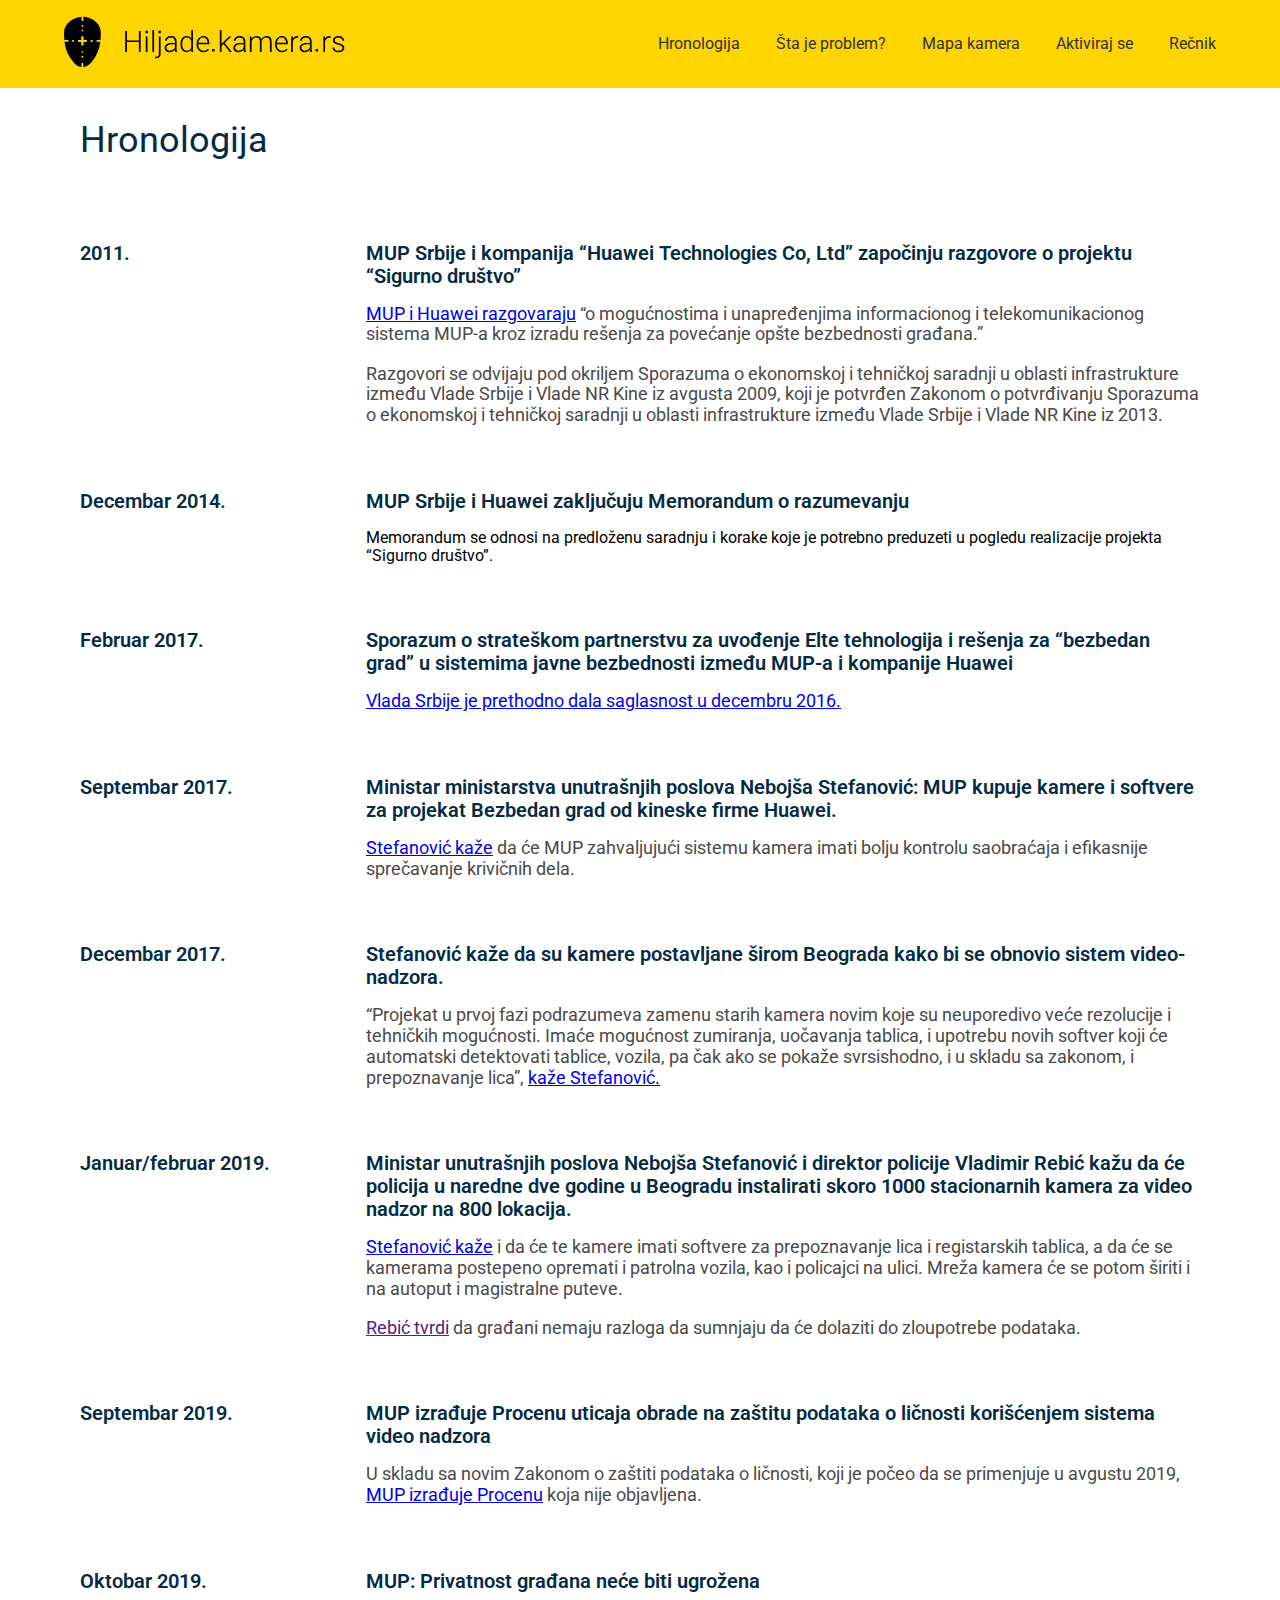
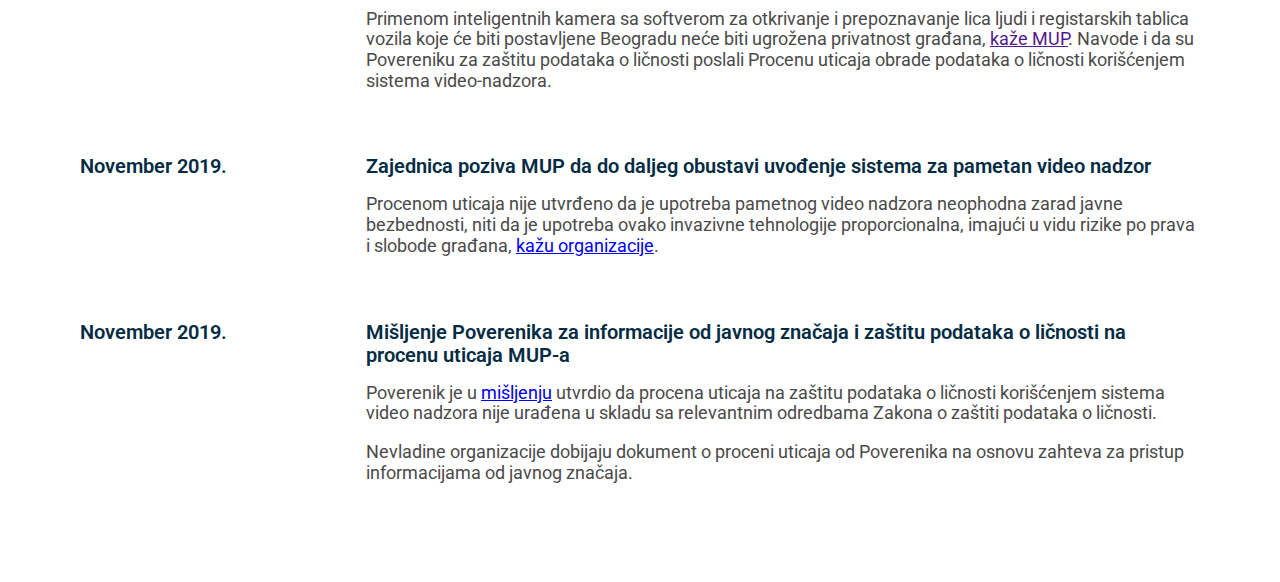
==== hronologija.html @ a0b58ef1 "initial commut" ====
<!DOCTYPE html>
<html lang="en">
	<head>
		<meta charset="utf-8">
		<meta name="viewport" content="width=device-width, initial-scale=1">
		<meta http-equiv="X-UA-Compatible" content="ie=edge">
		<title>***X X X***</title>
		<link rel="icon" type="image/x-icon" href="***X X X***">
		<link rel="stylesheet" type="text/css" href="./style/style.css">
		<link rel="stylesheet" type="text/css" href="./style/tachyons.css">
		
		<meta property="og:title" content="***X X X***" />
		<meta property="og:image" content=".***X X X***" />
		<meta property="og:description" content="***X X X***" />

		<meta name="twitter:card" content="summary_large_image" />
		<meta name="twitter:site" content="@***X X X***" />
		<meta name="twitter:title" content="***X X X***" />
		<meta name="twitter:description" content="***X X X***" />
		<meta name="twitter:image" content="***X X X***" />
		<meta name="twitter:url" content="***X X X***" />
	</head>
	<body>
	<nav class="dt w-100 border-box pa3 ph5-ns bg-yellow">
  		<a class="link dim w-25" href="index.html" title="Home">
    		<img src="./assets/logo.svg" class="dib" alt="Site Name">
  		</a>
		<div class="dtc-l v-mid w-75 tr dn">
			<a class="link dim dark-gray f6 f5-ns dib mr3 mr4-ns" href="hronologija.html" title="Hronologija">Hronologija</a>
			<a class="link dim dark-gray f6 f5-ns dib mr3 mr4-ns" href="#" title="Šta je problem?">Šta je problem?</a>
			<a class="link dim dark-gray f6 f5-ns dib mr3 mr4-ns" href="#" title="Mapa kamera">Mapa kamera</a>
			<a class="link dim dark-gray f6 f5-ns dib mr3 mr4-ns" href="#" title="Aktiviraj se">Aktiviraj se</a>
			<a class="link dim dark-gray f6 f5-ns dib" href="recnik.html" title="Contact">Rečnik</a>
		</div>

		<div class="dtc v-mid dn-l">
			
			<input type="checkbox" id="overlay-input" />
        	<label for="overlay-input" id="overlay-button"><span></span></label>
          <div id="overlay">
            <ul class="pv3 ph5-ns">
                <div class="ph3 ph4-l pt2">Group
                  <ul class="pv2">
                    <li class="ph3 pt2 pb1 dim"><a href="#">Sub group 1</a></li>
                    <li class="ph3 pt2 pb1 dim"><a href="#">Sub group 2</a></li>
                    <li class="ph3 pt2 pb1 dim"><a href="#">Sub group 3</a></li>
                  </ul>
                </div>
              <li class="ph3 ph4-l pt2 pb1"><a href="#" class="db dim">Link</a></li>
              <li class="ph3 ph4-l pt2 pb1"><a href="#" class="db dim">Link</a></li>
              <li class="ph3 ph4-l pt2 pb1"><a href="#" class="db dim">Link</a></li>
              <li class="ph3 ph4-l pt2 pb1"><a href="#" class="db">Link</a></li>
            </ul>
          </div>

		</div>
	</nav>

	<section class="pa3 ph5-ns pt4-ns">
		<div class="w-main">
			<h1 class="f2 fw4 mb4 navy">Hronologija</h1>
		</div>
	</section>

	<div id="timeline"></div>
	<section class="pa3 ph5-ns pt4-ns template">
		<div class="w-main">
			<div class="source-box flex flex-column flex-row-ns">
				<div class="w-100 w-25-ns mr2">
					<h3 class="source-date dib navy f4 fw6"></h3>
				</div>
				<div class="source-details w-100 w-75-ns">
					<h3 class="source-title navy f4 fw6"></h3>
					<div class="source-excerpt mv3"></div>
				</div>
			</div>
		</div>
	</section>

	<script>
		(function() {
		    let sources = [{
				date: "2011.",
				title: "MUP Srbije i kompanija “Huawei Technologies Co, Ltd” započinju razgovore o projektu “Sigurno društvo”",
				excerpt: "<p><a href='https://resursi.sharefoundation.info/wp-content/uploads/2019/03/Resenje-MUP-7.3.2019..pdf' target='_blank'>MUP i Huawei razgovaraju</a> “o mogućnostima i unapređenjima informacionog i telekomunikacionog sistema MUP-a kroz izradu rešenja za povećanje opšte bezbednosti građana.”</p><br><p>Razgovori se odvijaju pod okriljem Sporazuma o ekonomskoj i tehničkoj saradnji u oblasti infrastrukture između Vlade Srbije i Vlade NR Kine iz avgusta 2009, koji je potvrđen Zakonom o potvrđivanju Sporazuma o ekonomskoj i tehničkoj saradnji u oblasti infrastrukture između Vlade Srbije i Vlade NR Kine iz 2013.</p>"
			}, {
				date: "Decembar 2014.",
				title: "MUP Srbije i Huawei zaključuju Memorandum o razumevanju",
				excerpt: "Memorandum se odnosi na predloženu saradnju i korake koje je potrebno preduzeti u pogledu realizacije projekta “Sigurno društvo”."
			}, {
				date: "Februar 2017.",
				title: "Sporazum o strateškom partnerstvu za uvođenje Elte tehnologija i rešenja za “bezbedan grad” u sistemima javne bezbednosti između MUP-a i kompanije Huawei",
				excerpt: "<p><a href='https://resursi.sharefoundation.info/wp-content/uploads/2019/03/Resenje-MUP-7.3.2019..pdf' target='_blank'>Vlada Srbije je prethodno dala saglasnost u decembru 2016.</a></p>"
			}, {
				date: "Septembar 2017.",
				title: "Ministar ministarstva unutrašnjih poslova Nebojša Stefanović: MUP kupuje kamere i softvere za projekat Bezbedan grad od kineske firme Huawei.",
				excerpt: "<p><a href='http://rs.n1info.com/Vesti/a317159/Stefanovic-Huawei-kamere-i-softveri.html' target='_blank'>Stefanović kaže</a> da će MUP zahvaljujući sistemu kamera imati bolju kontrolu saobraćaja i efikasnije sprečavanje krivičnih dela.</p>"
			}, {
				date: "Decembar 2017.",
				title: "Stefanović kaže da su kamere postavljane širom Beograda kako bi se obnovio sistem video-nadzora.",
				excerpt: "<p>“Projekat u prvoj fazi podrazumeva zamenu starih kamera novim koje su neuporedivo veće rezolucije i tehničkih mogućnosti. Imaće mogućnost zumiranja, uočavanja tablica, i upotrebu novih softver koji će automatski detektovati tablice, vozila, pa čak ako se pokaže svrsishodno, i u skladu sa zakonom, i prepoznavanje lica”, <a href='http://rs.n1info.com/Vesti/a352417/Stefanovic-o-kamerama-na-ulicama-Beograda.html' target='_blank'>kaže Stefanović.</a></p>"
			}, {
				date: "Januar/februar 2019.",
				title: "Ministar unutrašnjih poslova Nebojša Stefanović i direktor policije Vladimir Rebić kažu da će policija u naredne dve godine u Beogradu instalirati skoro 1000 stacionarnih kamera za video nadzor na 800 lokacija.",
				excerpt: "<p><a href='http://rs.n1info.com/Vesti/a456247/Stefanovic-Hiljadu-kamera-sa-softverima-za-prepoznavanje-lica-i-tablica.html' target='_blank'>Stefanović kaže</a> i da će te kamere imati softvere za prepoznavanje lica i registarskih tablica, a da će se kamerama postepeno opremati i patrolna vozila, kao i policajci na ulici. Mreža kamera će se potom širiti i na autoput i magistralne puteve.</p><br><p><a href='' target='_blank'>Rebić tvrdi</a> da građani nemaju razloga da sumnjaju da će dolaziti do zloupotrebe podataka.</p>"
			}, {
				date: "Septembar 2019.",
				title: "MUP izrađuje Procenu uticaja obrade na zaštitu podataka o ličnosti korišćenjem sistema video nadzora",
				excerpt: "<p>U skladu sa novim Zakonom o zaštiti podataka o ličnosti, koji je počeo da se primenjuje u avgustu 2019, <a href='https://www.sharefoundation.info/wp-content/uploads/MUP-Procena-uticaja-obrade-na-zastitu-podataka-o-licnosti-koriscenjem-sistema-video-nadzora.pdf' target='_blank'>MUP izrađuje Procenu</a> koja nije objavljena.</p>"
			}, {
				date: "Oktobar 2019.",
				title: "MUP: Privatnost građana neće biti ugrožena",
				excerpt: "<p>Primenom inteligentnih kamera sa softverom za otkrivanje i prepoznavanje lica ljudi i registarskih tablica vozila koje će biti postavljene Beogradu neće biti ugrožena privatnost građana, <a href='' target='_blank'>kaže MUP</a>. Navode i da su Povereniku za zaštitu podataka o ličnosti poslali Procenu uticaja obrade podataka o ličnosti korišćenjem sistema video-nadzora.</p>"
			}, {
			    date: "November 2019.",
			    title: "Zajednica poziva MUP da do daljeg obustavi uvođenje sistema za pametan video nadzor",
				excerpt: "<p>Procenom uticaja nije utvrđeno da je upotreba pametnog video nadzora neophodna zarad javne bezbednosti, niti da je upotreba ovako invazivne tehnologije proporcionalna, imajući u vidu rizike po prava i slobode građana, <a href='https://www.sharefoundation.info/sr/mup-do-daljeg-da-obustavi-uvodenje-sistema-za-pametan-video-nadzor/' target='_blank'>kažu organizacije</a>.</p>"
			}, {
			    date: "November 2019.",
			    title: "Mišljenje Poverenika za informacije od javnog značaja i zaštitu podataka o ličnosti na procenu uticaja MUP-a",
				excerpt: "<p>Poverenik je u <a href='https://praksa.poverenik.rs/predmet/detalji/FB967E2A-AE57-4B2C-8F11-D2739FD85A9B' target='_blank'>mišljenju</a> utvrdio da procena uticaja na zaštitu podataka o ličnosti korišćenjem sistema video nadzora nije urađena u skladu sa relevantnim odredbama Zakona o zaštiti podataka o ličnosti.</p><br><p>Nevladine organizacije dobijaju dokument o proceni uticaja od Poverenika na osnovu zahteva za pristup informacijama od javnog značaja.</p>"
			}];
			
			let timelineWrapper = document.getElementById('timeline');
			let sectionTemplate = document.querySelector('section.template');
			sources.forEach(source => {
			    let section = sectionTemplate.cloneNode(sectionTemplate);
				section.querySelector('.source-date').innerText = source.date;
				section.querySelector('.source-title').innerText = source.title;
				section.querySelector('.source-excerpt').innerHTML = source.excerpt;
				
				timelineWrapper.appendChild(section);
			});
		}());
  	</script>
</body>
</html>
---- style/style.css ----
@import url('https://fonts.googleapis.com/css?family=Roboto&display=swap');

* {
	margin: 0;
	padding: 0;
	box-sizing:border-box;
	-moz-box-sizing:border-box;
	-webkit-box-sizing:border-box;
  	-ms-box-sizing:border-box;
}

html, body {
	-webkit-font-smoothing: subpixel-antialiased !important;
  	-webkit-text-size-adjust: 100%;
  	-ms-text-size-adjust: 100%;
  	scroll-behavior: smooth;
  	-moz-scroll-behavior: smooth;
  	-webkit-scroll-behavior: smooth;
}

body {
	font-family: 'Roboto', sans-serif;
	/*font-size: 1.125rem;
	color: #1B2020;*/
}

.preload * {
 	-webkit-transition: none !important;
  	-moz-transition: none !important;
  	-ms-transition: none !important;
  	-o-transition: none !important;
}

.w-main {
	max-width: 70em;
	margin-left: auto;
	margin-right: auto;
}

.min-h-400 {
	min-height: 400px;
}

p {
	font-size: 1.125rem;
	color: #4A4A4A;
}

/*::selection { 
	background: #FFD400;
	text-shadow: none;
}

::-moz-selection { 
	background: #FFD400;
	text-shadow: none;
}

a { 
	color: #2B59C3;
}*/

/*----------------------------------*/

#overlay-button {
  z-index: 5;
  cursor: pointer;
  user-select: none;
}
#overlay-button span {
  width: 5px;
  background-color: #1B2020;
  position: relative;
  display: block;
  transition: all .1s ease-in-out;
}
#overlay-button span:before {
  top: -8px;
  visibility: visible;
}
#overlay-button span:after {
  top: 4px;
}
#overlay-button span:before, #overlay-button span:after {
  height: 4px;
  width: 30px;
  background-color: #1B2020;
  position: absolute;
  content: "";
  transition: all .1s ease-in-out;
}
input[type=checkbox] {
  display: none;
}

input[type=checkbox]:checked ~ #overlay {
  visibility: visible;
}

input[type=checkbox]:checked ~ #overlay-button:hover span, input[type=checkbox]:checked ~ #overlay-button span {
  background: transparent;
}
input[type=checkbox]:checked ~ #overlay-button span:before {
  transform: rotate(45deg) translate(3px, 4px);
  opacity: 1;
}
input[type=checkbox]:checked ~ #overlay-button span:after {
  transform: rotate(-45deg) translate(5px, -5px);
}

#overlay {
  	height: fit-content;
  	background: #B6CBCB;
  	z-index: 2;
  	visibility: hidden;
  	position: absolute;
	right: 0px;
	left: 0px;
	top: 87px;
}
#overlay.active {
  visibility: visible;
}
#overlay ul {
  display: flex;
  flex-direction: column;
  list-style-type: none;
}

#overlay li:hover {
	background-color: #ACC3C3;
}
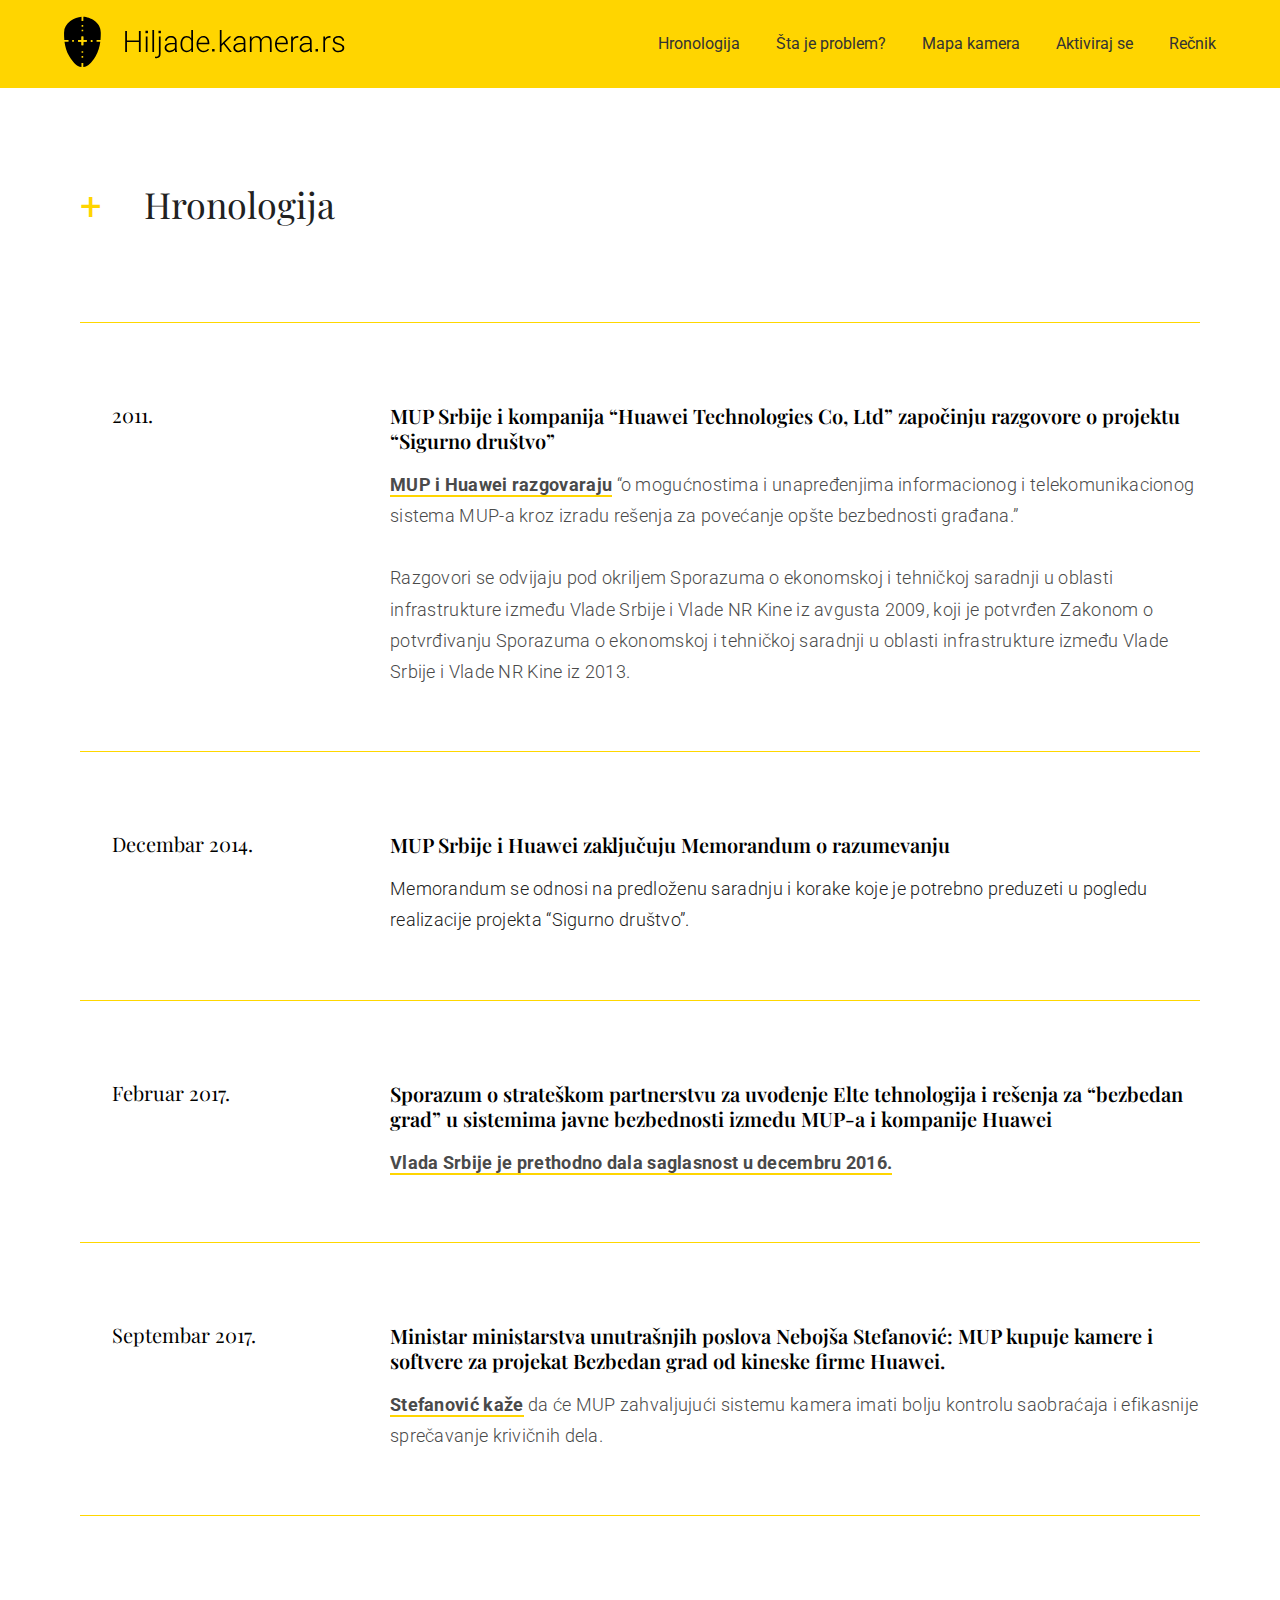
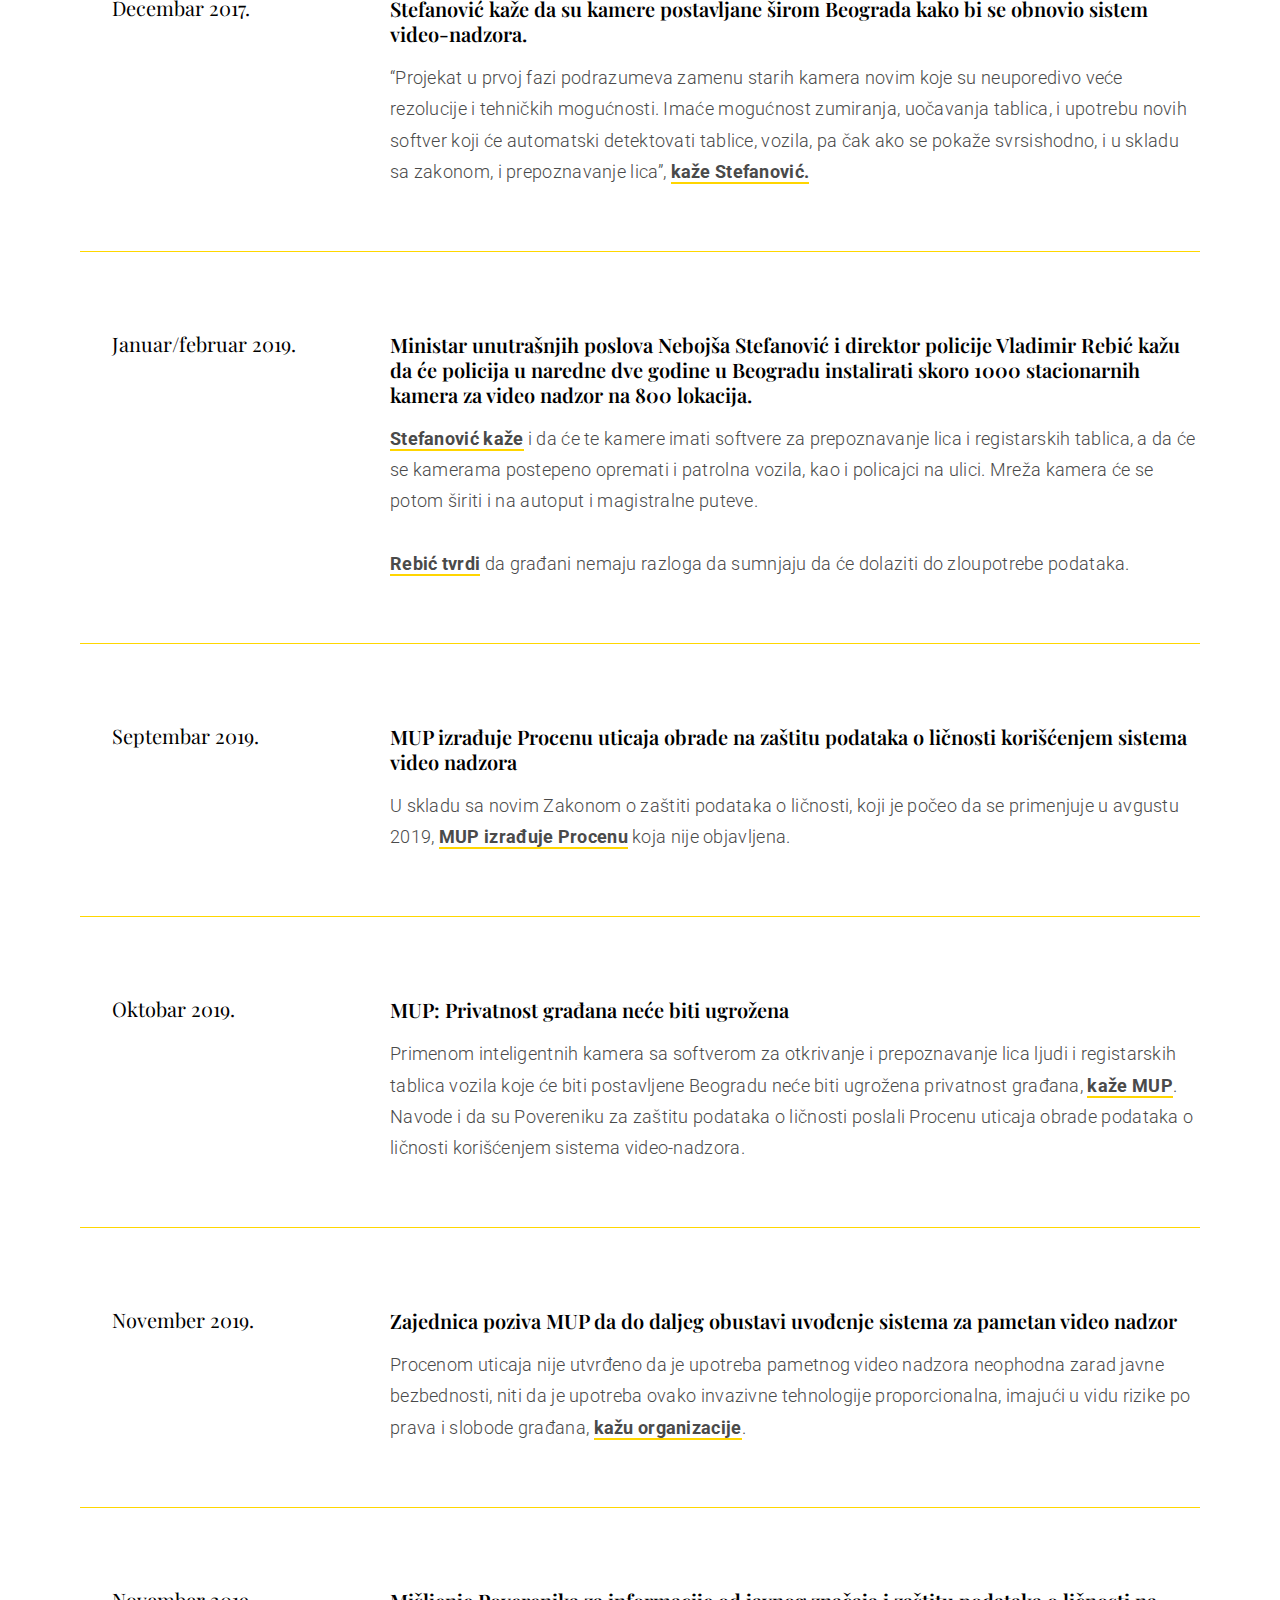
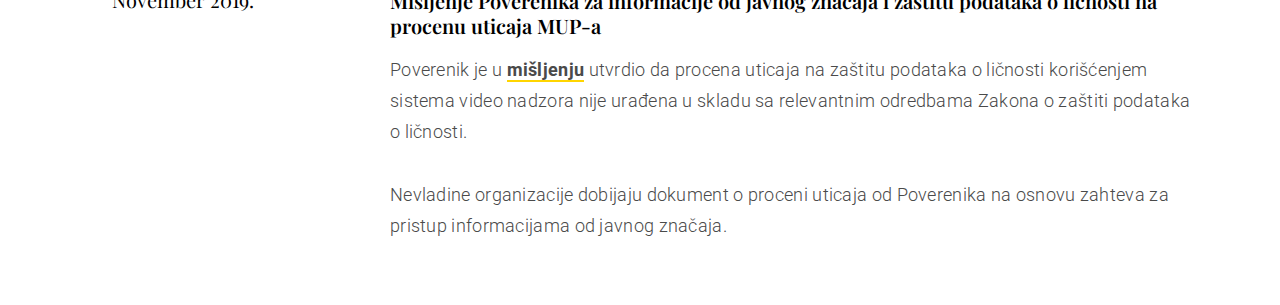
==== commit 5e5aef9d: "hronologija page styles" ====
--- a/hronologija.html
+++ b/hronologija.html
@@ -56,21 +56,21 @@
 		</div>
 	</nav>
 
-	<section class="pa3 ph5-ns pt4-ns">
+	<section class="pa3 ph5-ns pt5-ns pb5-ns">
 		<div class="w-main">
-			<h1 class="f2 fw4 mb4 navy">Hronologija</h1>
+			<h1 class="section-title f2 fw4 mt4-ns mb4-ns ml5">Hronologija</h1>
 		</div>
 	</section>
 
 	<div id="timeline"></div>
-	<section class="pa3 ph5-ns pt4-ns template">
+	<section class="ph3 template">
 		<div class="w-main">
-			<div class="source-box flex flex-column flex-row-ns">
-				<div class="w-100 w-25-ns mr2">
-					<h3 class="source-date dib navy f4 fw6"></h3>
+			<div class="source-box pv3 pl4-ns pt5-ns pb4-ns bt b--yellow flex flex-column flex-row-ns">
+				<div class="w-100 w-25-ns mr2 pv3-l">
+					<h3 class="source-date pv2 pv0-ns dib normal f4"></h3>
 				</div>
-				<div class="source-details w-100 w-75-ns">
-					<h3 class="source-title navy f4 fw6"></h3>
+				<div class="source-details w-100 w-75-ns pv3-l">
+					<h3 class="source-title lh-title f4 fw6"></h3>
 					<div class="source-excerpt mv3"></div>
 				</div>
 			</div>
@@ -125,6 +125,7 @@
 			let sectionTemplate = document.querySelector('section.template');
 			sources.forEach(source => {
 			    let section = sectionTemplate.cloneNode(sectionTemplate);
+				section.classList.remove('template');
 				section.querySelector('.source-date').innerText = source.date;
 				section.querySelector('.source-title').innerText = source.title;
 				section.querySelector('.source-excerpt').innerHTML = source.excerpt;
--- a/style/style.css
+++ b/style/style.css
@@ -1,4 +1,5 @@
-@import url('https://fonts.googleapis.com/css?family=Roboto&display=swap');
+@import url('https://fonts.googleapis.com/css2?family=Roboto:wght@300;400;700&display=swap');
+@import url('https://fonts.googleapis.com/css2?family=Playfair+Display:wght@400;700&display=swap');
 
 * {
 	margin: 0;
@@ -129,4 +130,41 @@
 
 #overlay li:hover {
 	background-color: #ACC3C3;
-}+}
+.template {
+	display: none;
+}
+.section-title {
+	font-family: 'Playfair Display', serif;
+	color: #212121;
+	position: relative
+}
+.section-title::before {
+	content: "+";
+	font-size: 2.4rem;
+	font-family: 'Roboto', sans-serif;
+	color: #FFD500;
+	position: absolute;
+	left: -4rem;
+}
+.source-date, .source-title{
+	font-family: 'Playfair Display', serif;
+}
+.source-excerpt {
+	font-size: 1.125rem;
+	color: #212121;
+	font-weight: 300;
+	line-height: 1.95rem;
+	letter-spacing: 0.3px
+}
+.source-excerpt a {
+	color: inherit;
+	text-decoration: none;
+	font-weight: bold;
+	border-bottom: 2px solid #FFD500;
+}
+
+
+
+
+
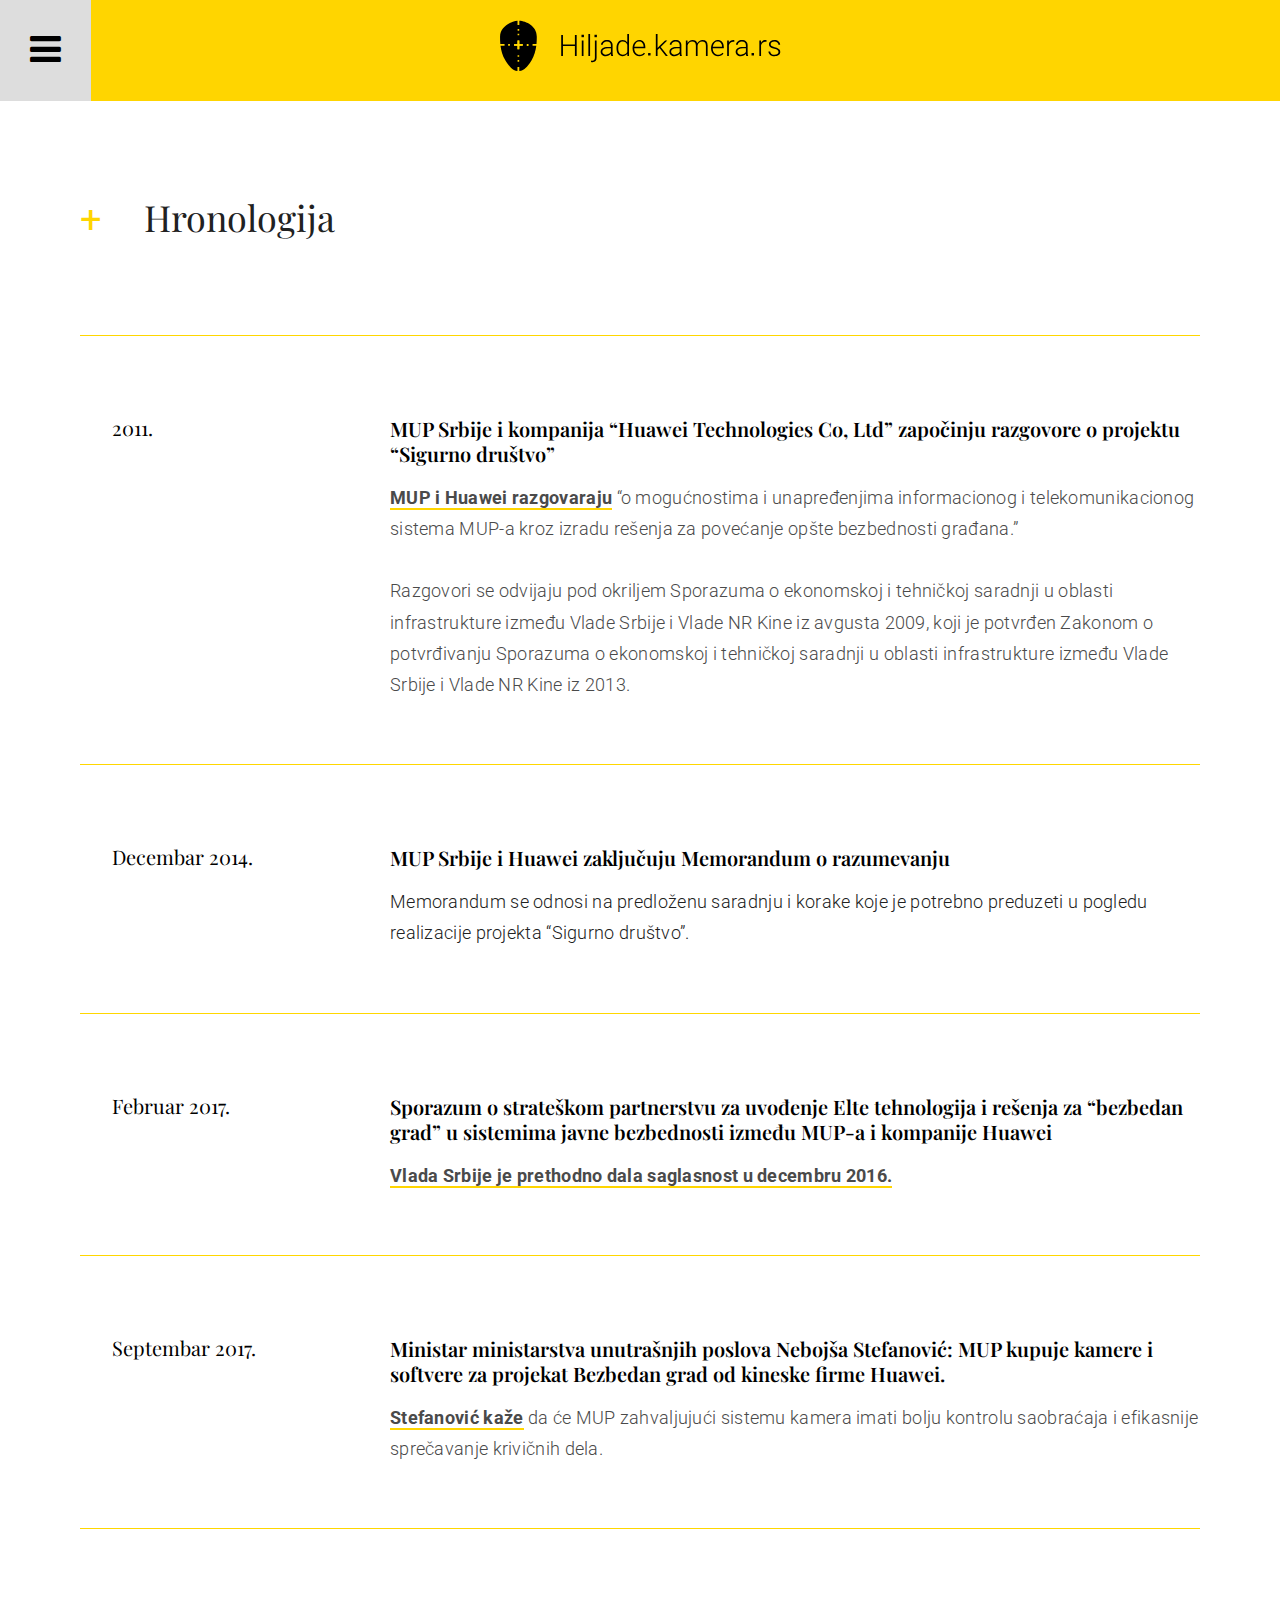
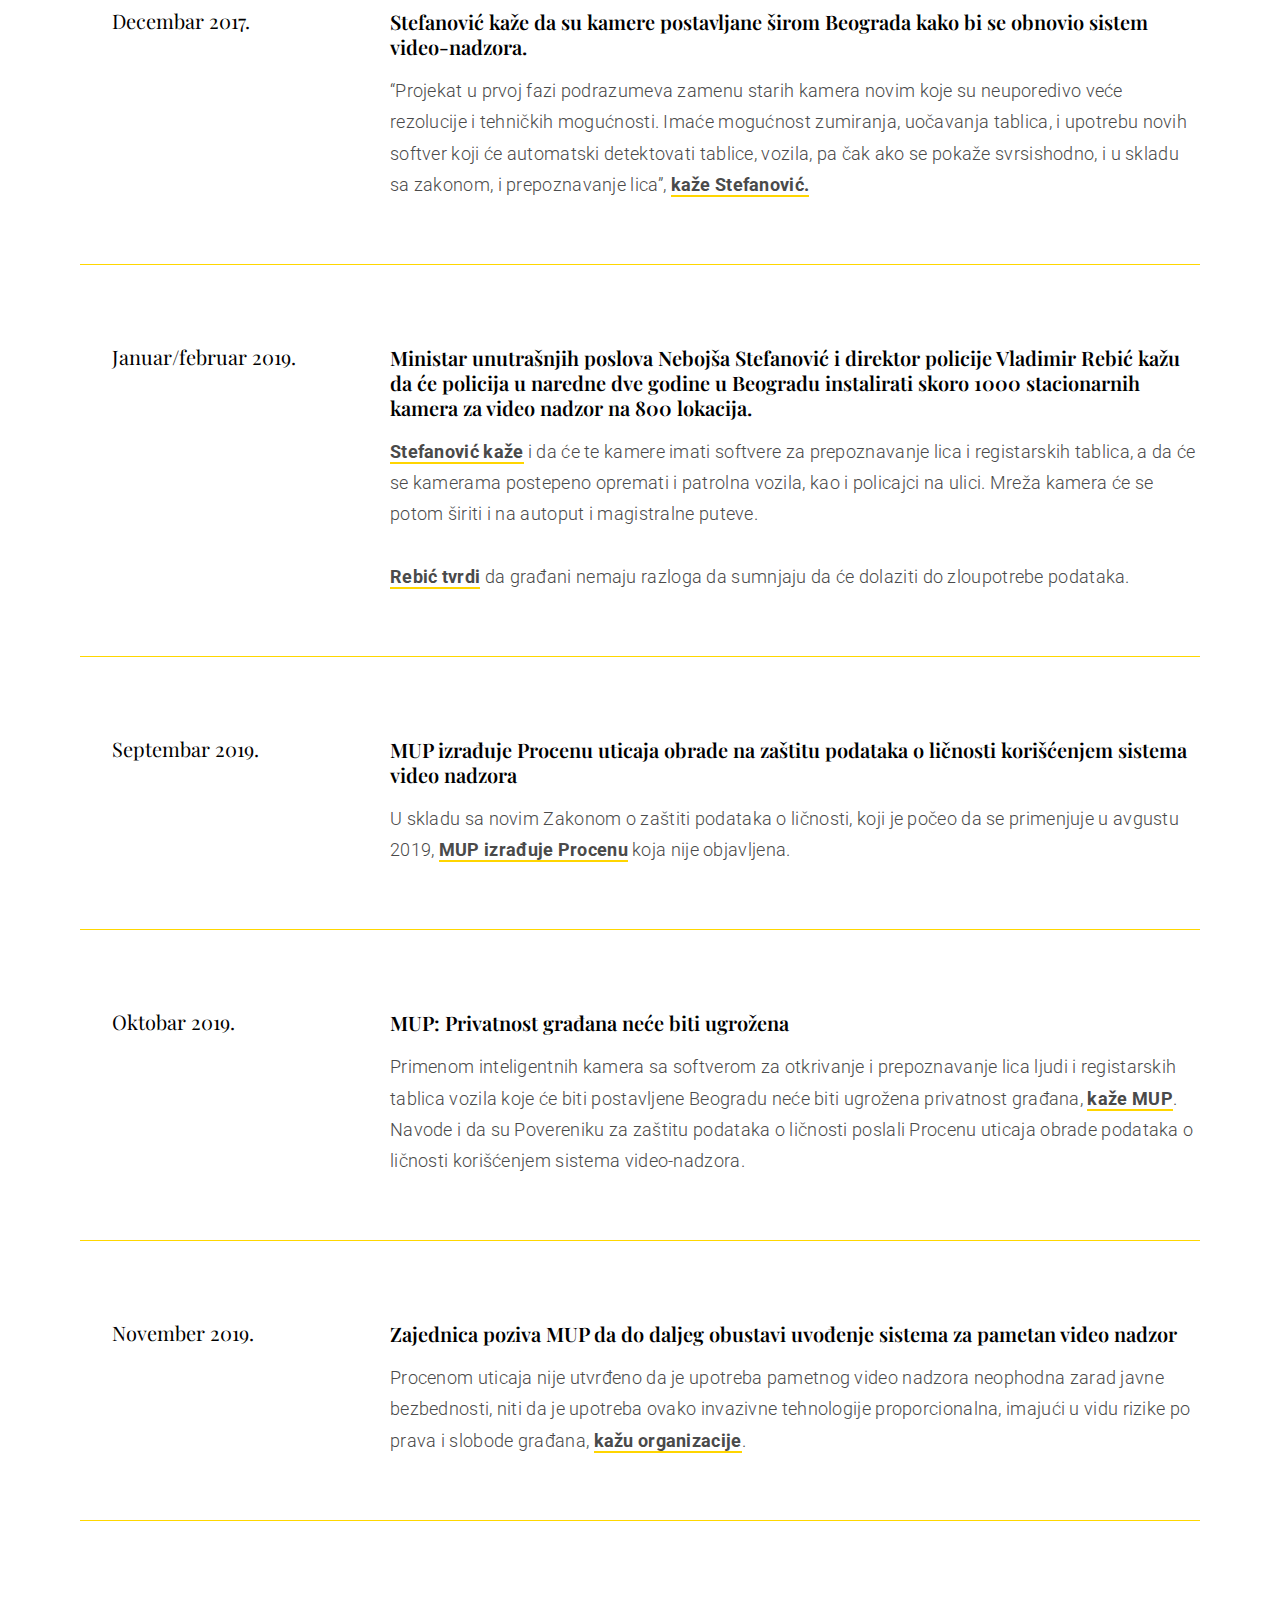
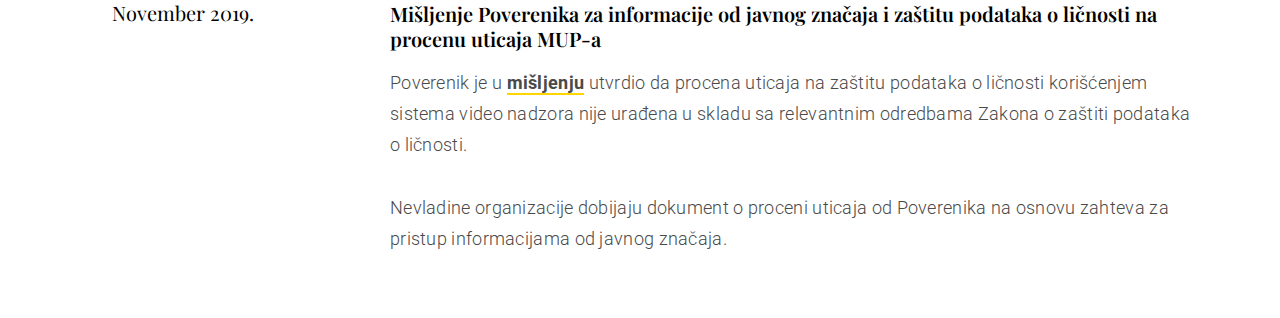
==== commit 0d4f8391: "Updated hronologija.html" ====
--- a/hronologija.html
+++ b/hronologija.html
@@ -4,10 +4,11 @@
 		<meta charset="utf-8">
 		<meta name="viewport" content="width=device-width, initial-scale=1">
 		<meta http-equiv="X-UA-Compatible" content="ie=edge">
-		<title>***X X X***</title>
-		<link rel="icon" type="image/x-icon" href="***X X X***">
+		<title>Hiljade.kamera.rs - Hronologija</title>
+		<link rel="icon" type="image/x-icon" href="./assets/hiljadekamlogo-01.svg">
+		<link rel="stylesheet" href="https://cdnjs.cloudflare.com/ajax/libs/font-awesome/4.7.0/css/font-awesome.min.css">
+		<link rel="stylesheet" type="text/css" href="./style/tachyons.css">
 		<link rel="stylesheet" type="text/css" href="./style/style.css">
-		<link rel="stylesheet" type="text/css" href="./style/tachyons.css">
 		
 		<meta property="og:title" content="***X X X***" />
 		<meta property="og:image" content=".***X X X***" />
@@ -21,40 +22,23 @@
 		<meta name="twitter:url" content="***X X X***" />
 	</head>
 	<body>
-	<nav class="dt w-100 border-box pa3 ph5-ns bg-yellow">
-  		<a class="link dim w-25" href="index.html" title="Home">
-    		<img src="./assets/logo.svg" class="dib" alt="Site Name">
-  		</a>
-		<div class="dtc-l v-mid w-75 tr dn">
-			<a class="link dim dark-gray f6 f5-ns dib mr3 mr4-ns" href="hronologija.html" title="Hronologija">Hronologija</a>
-			<a class="link dim dark-gray f6 f5-ns dib mr3 mr4-ns" href="#" title="Šta je problem?">Šta je problem?</a>
-			<a class="link dim dark-gray f6 f5-ns dib mr3 mr4-ns" href="#" title="Mapa kamera">Mapa kamera</a>
-			<a class="link dim dark-gray f6 f5-ns dib mr3 mr4-ns" href="#" title="Aktiviraj se">Aktiviraj se</a>
-			<a class="link dim dark-gray f6 f5-ns dib" href="recnik.html" title="Contact">Rečnik</a>
+	<header class="topnav w-100 border-box">
+		<a href="index.html" class="active">
+		    <img src="./assets/logo.svg">
+		</a>
+		<div id="menu">
+			<a href="index.html">Home</a>
+			<a href="hronologija.html">Hronologija</a>
+			<a href="rizici.html">Pretnje</a>
+			<a href="pravo.html">Pravo</a>
+			<a href="svet.html">Svet</a>
+			<a href="mediji.html">Izvori i mediji</a>
 		</div>
-
-		<div class="dtc v-mid dn-l">
-			
-			<input type="checkbox" id="overlay-input" />
-        	<label for="overlay-input" id="overlay-button"><span></span></label>
-          <div id="overlay">
-            <ul class="pv3 ph5-ns">
-                <div class="ph3 ph4-l pt2">Group
-                  <ul class="pv2">
-                    <li class="ph3 pt2 pb1 dim"><a href="#">Sub group 1</a></li>
-                    <li class="ph3 pt2 pb1 dim"><a href="#">Sub group 2</a></li>
-                    <li class="ph3 pt2 pb1 dim"><a href="#">Sub group 3</a></li>
-                  </ul>
-                </div>
-              <li class="ph3 ph4-l pt2 pb1"><a href="#" class="db dim">Link</a></li>
-              <li class="ph3 ph4-l pt2 pb1"><a href="#" class="db dim">Link</a></li>
-              <li class="ph3 ph4-l pt2 pb1"><a href="#" class="db dim">Link</a></li>
-              <li class="ph3 ph4-l pt2 pb1"><a href="#" class="db">Link</a></li>
-            </ul>
-          </div>
-
-		</div>
-	</nav>
+		
+		<a href="javascript:void(0);" class="icon" onclick="toggleMenu()">
+			<i class="fa fa-bars"></i>
+		</a>
+	</header>
 
 	<section class="pa3 ph5-ns pt5-ns pb5-ns">
 		<div class="w-main">
@@ -78,6 +62,16 @@
 	</section>
 
 	<script>
+	
+			function toggleMenu() {
+			  var x = document.getElementById("menu");
+			  if (x.style.display === "block") {
+				x.style.display = "none";
+			  } else {
+				x.style.display = "block";
+			  }
+			}
+	
 		(function() {
 		    let sources = [{
 				date: "2011.",
@@ -132,6 +126,7 @@
 				
 				timelineWrapper.appendChild(section);
 			});
+			
 		}());
   	</script>
 </body>
--- a/style/style.css
+++ b/style/style.css
@@ -63,74 +63,43 @@
 
 /*----------------------------------*/
 
-#overlay-button {
-  z-index: 5;
-  cursor: pointer;
-  user-select: none;
-}
-#overlay-button span {
-  width: 5px;
-  background-color: #1B2020;
+.topnav {
+  overflow: hidden;
+  background-color: white;
   position: relative;
-  display: block;
-  transition: all .1s ease-in-out;
-}
-#overlay-button span:before {
-  top: -8px;
-  visibility: visible;
-}
-#overlay-button span:after {
-  top: 4px;
-}
-#overlay-button span:before, #overlay-button span:after {
-  height: 4px;
-  width: 30px;
-  background-color: #1B2020;
-  position: absolute;
-  content: "";
-  transition: all .1s ease-in-out;
-}
-input[type=checkbox] {
-  display: none;
 }
 
-input[type=checkbox]:checked ~ #overlay {
-  visibility: visible;
+.topnav #menu {
+  display: none;
+  border: 1px solid black;
 }
 
-input[type=checkbox]:checked ~ #overlay-button:hover span, input[type=checkbox]:checked ~ #overlay-button span {
-  background: transparent;
-}
-input[type=checkbox]:checked ~ #overlay-button span:before {
-  transform: rotate(45deg) translate(3px, 4px);
-  opacity: 1;
-}
-input[type=checkbox]:checked ~ #overlay-button span:after {
-  transform: rotate(-45deg) translate(5px, -5px);
+.topnav a {
+  color: black;
+  padding: 20px;
+  text-decoration: none;
+  font-size: 36px;
+  display: block;
 }
 
-#overlay {
-  	height: fit-content;
-  	background: #B6CBCB;
-  	z-index: 2;
-  	visibility: hidden;
-  	position: absolute;
-	right: 0px;
-	left: 0px;
-	top: 87px;
-}
-#overlay.active {
-  visibility: visible;
-}
-#overlay ul {
-  display: flex;
-  flex-direction: column;
-  list-style-type: none;
+.topnav a.icon {
+  display: block;
+  padding: 30px;
+  position: absolute;
+  left: 0;
+  top: 0;
 }
 
-#overlay li:hover {
-	background-color: #ACC3C3;
+.topnav a.icon:hover, .topnav #menu a:hover {
+  background-color: #ddd;
 }
+
+.active {
+  background-color: #ffd500;
+  text-align: center;
+}
+/*-------------------------------------*/
+
 .template {
 	display: none;
 }
@@ -163,8 +132,55 @@
 	font-weight: bold;
 	border-bottom: 2px solid #FFD500;
 }
+.section-title-small{
+	font-size: 1.9rem;
+	font-family: 'Playfair Display', serif;
+	color: #212121;
+	position: relative;
+}
+.checkmark:before{
+	content: "\2713";
+	font-size: 2.4rem;
+	font-family: 'Roboto', sans-serif;
+	color: #FFD500;
+	position: absolute;
+	left: -3.5rem;
+}
+.xmark:before {
+	content: "\2715";
+	font-size: 2.2rem;
+	font-family: 'Roboto', sans-serif;
+	color: #FFD500;
+	position: absolute;
+	left: -3.5rem;
+}
+.yellow-bull-list{
+	list-style: none;
+}
+.yellow-bull-list li{
+	font-size: 1.125rem;
+	letter-spacing: 0.3px;
+	line-height: 1.5;
+}
+.yellow-bull-list li:before{
+	content: "\2022";
+	color: #FFD500;
+	font-weight: bold;
+	display: inline-block;
+	width: 1em;
+	margin-left: -2em;
+}
+.card-title{
+	font-size: 1.125rem;
+	color: #212121;
+	font-family: 'Playfair Display', serif;
+	text-align: center;
+}
+.card-desc{
+	font-size: .9rem;
+	color: #4A4A4A;
+	font-family: 'Roboto', sans-serif;
+	text-align: center;
+	line-height: 1.4;
+}
 
-
-
-
-
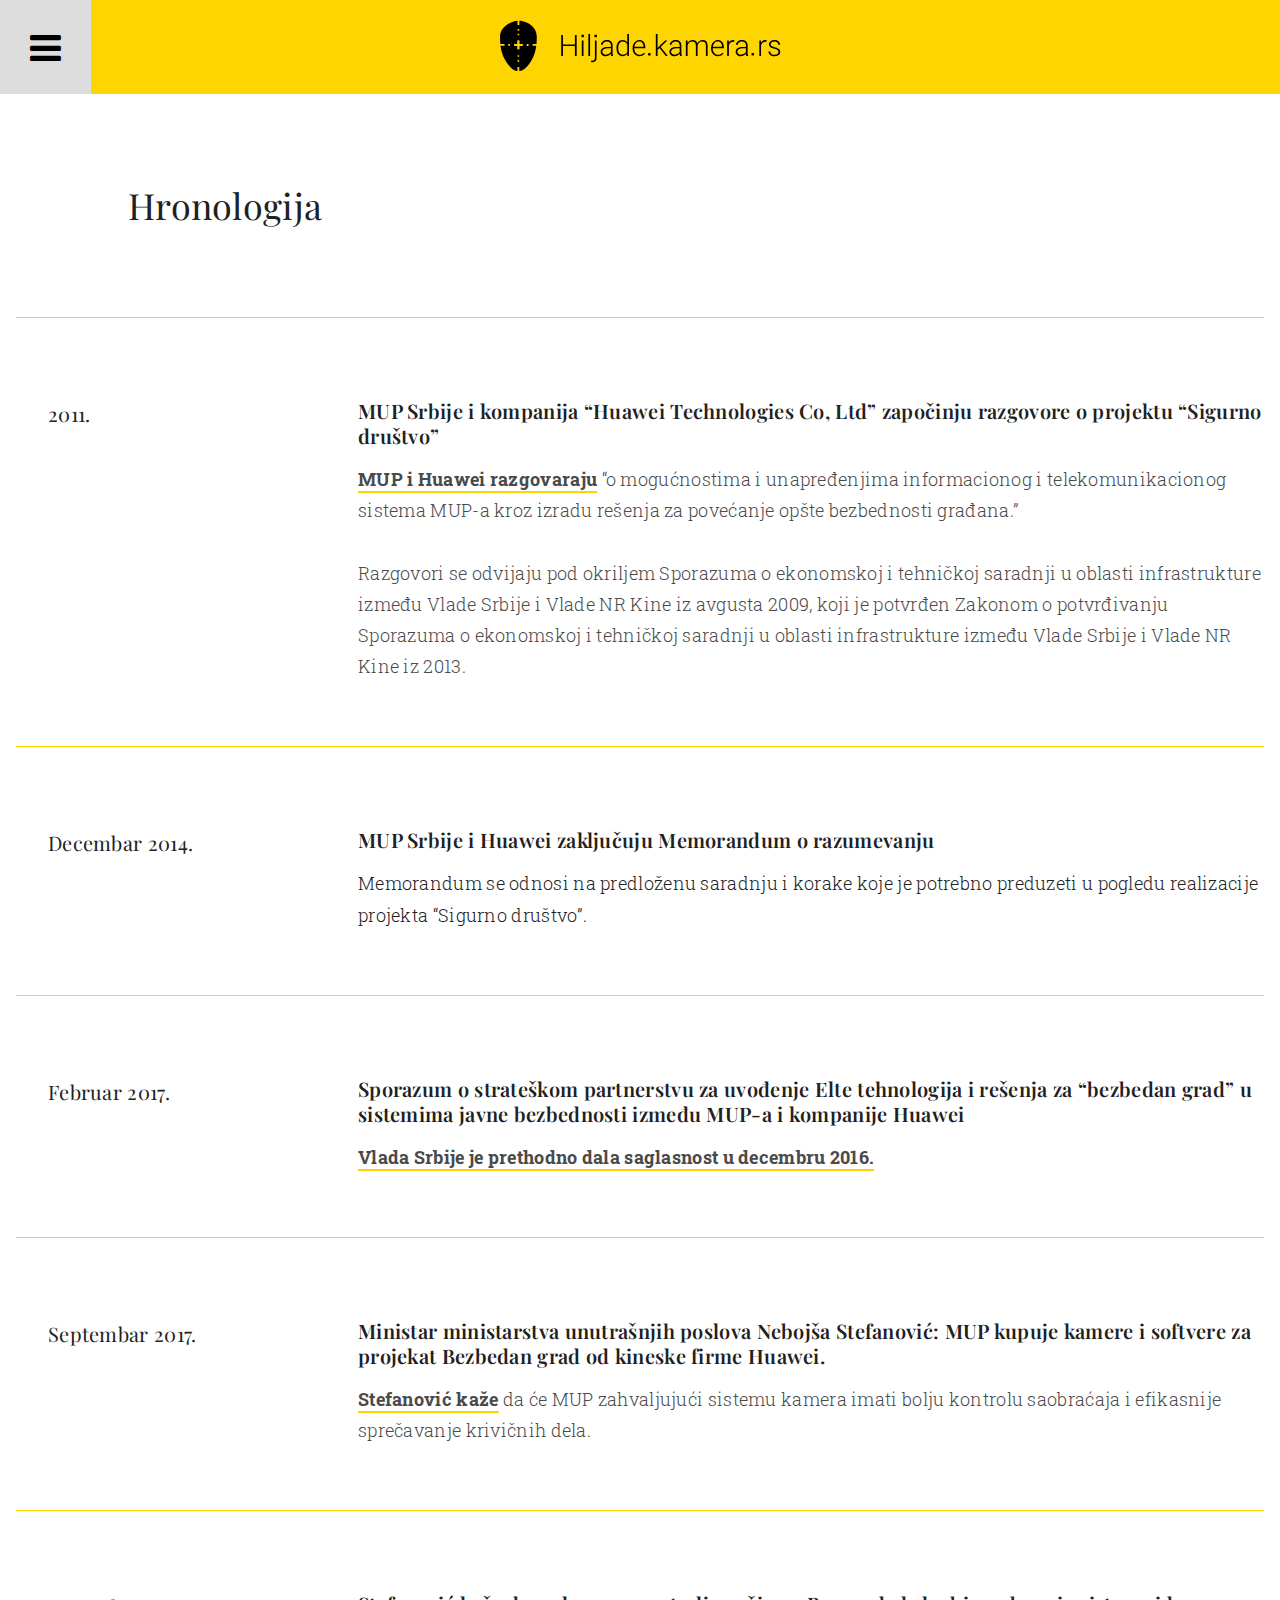
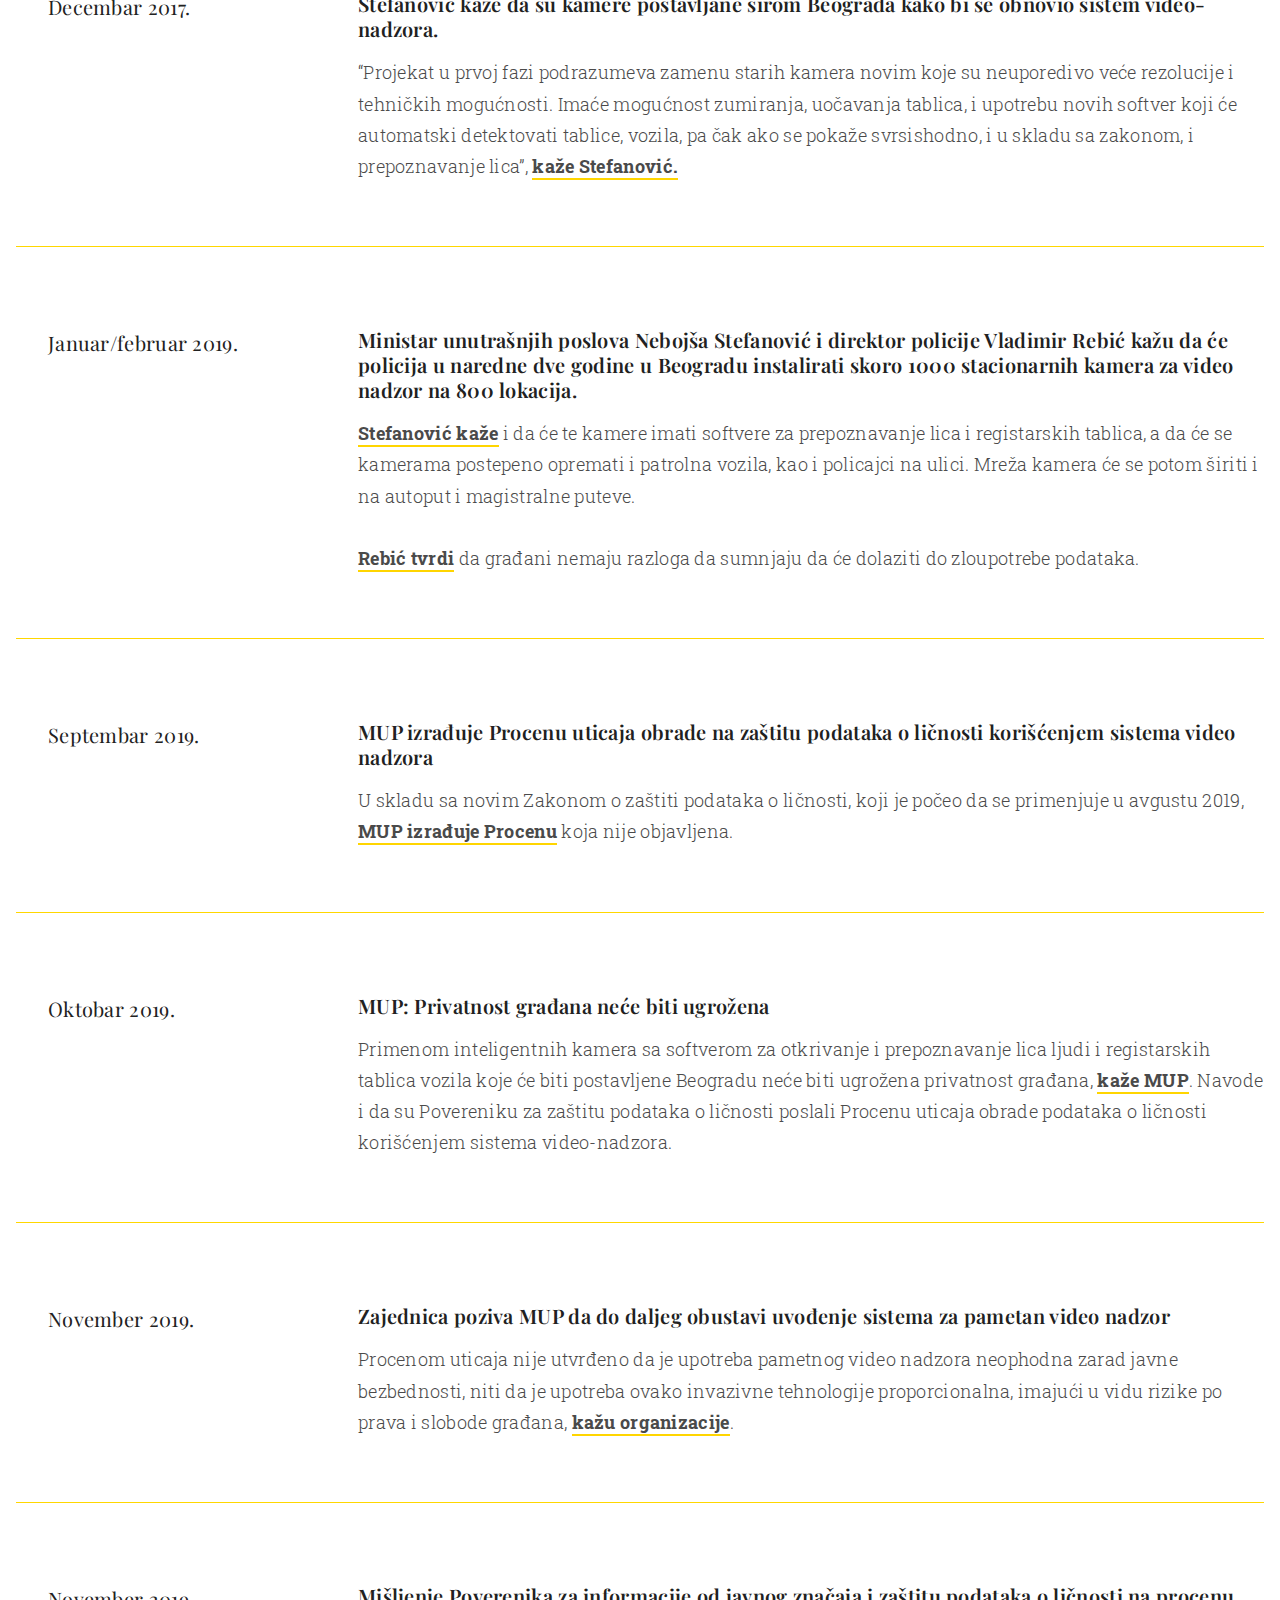
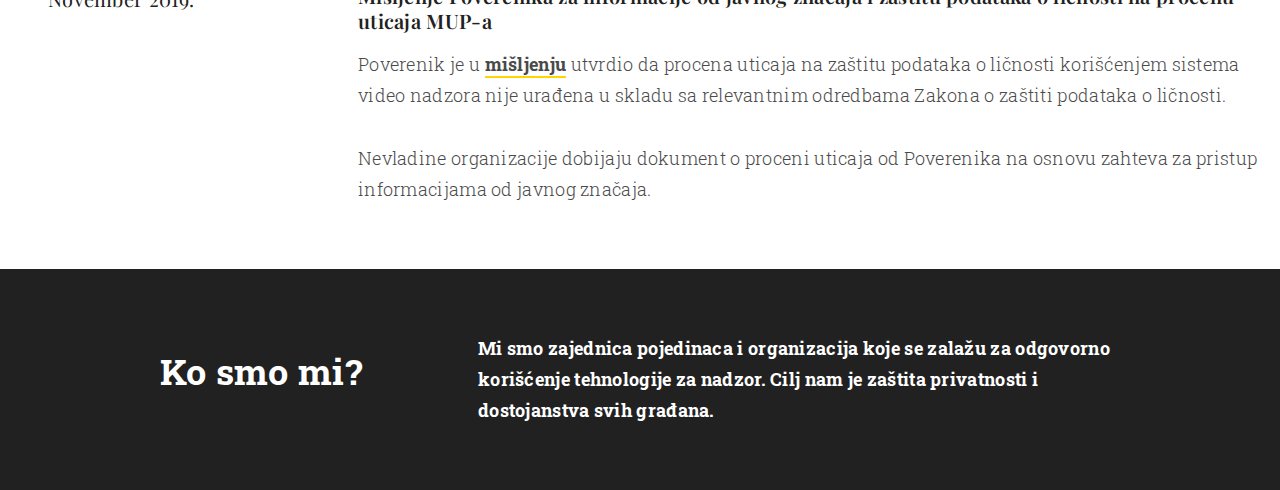
==== commit 3533b700: "Update hronologija.html" ====
--- a/hronologija.html
+++ b/hronologija.html
@@ -27,12 +27,12 @@
 		    <img src="./assets/logo.svg">
 		</a>
 		<div id="menu">
-			<a href="index.html">Home</a>
+			<a href="index.html">Početna stranica</a>
 			<a href="hronologija.html">Hronologija</a>
 			<a href="rizici.html">Pretnje</a>
-			<a href="pravo.html">Pravo</a>
-			<a href="svet.html">Svet</a>
-			<a href="mediji.html">Izvori i mediji</a>
+			<a href="pravo.html">Zakon & Društvo</a>
+			<a href="svet.html">Priče iz sveta</a>
+			<a href="mediji.html">Mediji</a>
 		</div>
 		
 		<a href="javascript:void(0);" class="icon" onclick="toggleMenu()">
@@ -60,7 +60,12 @@
 			</div>
 		</div>
 	</section>
-
+	<footer class="pa3 pa5-ns w-100">
+		<div class="ph4 ml5-ns ml1-m mb3 dib w-30-ns w-70-m w-90 relative v-mid">
+			<h1>Ko smo mi?</h1>
+		</div>
+		<div class="pr3 dib w-60-ns w-80-m w-90 v-mid b">Mi smo zajednica pojedinaca i organizacija koje se zalažu za odgovorno korišćenje tehnologije za nadzor. Cilj nam je zaštita privatnosti i dostojanstva svih građana.</div>
+	</footer>
 	<script>
 	
 			function toggleMenu() {
--- a/style/style.css
+++ b/style/style.css
@@ -1,4 +1,5 @@
 @import url('https://fonts.googleapis.com/css2?family=Roboto:wght@300;400;700&display=swap');
+@import url('https://fonts.googleapis.com/css2?family=Roboto+Slab:wght@300&display=swap');
 @import url('https://fonts.googleapis.com/css2?family=Playfair+Display:wght@400;700&display=swap');
 
 * {
@@ -20,9 +21,11 @@
 }
 
 body {
-	font-family: 'Roboto', sans-serif;
-	/*font-size: 1.125rem;
-	color: #1B2020;*/
+	font-family: 'Roboto Slab', sans-serif;
+	font-size: 18px;
+	color: #212121;
+	letter-spacing: 0.3px;
+	line-height: 31px;
 }
 
 .preload * {
@@ -108,7 +111,7 @@
 	color: #212121;
 	position: relative
 }
-.section-title::before {
+.h1:before {
 	content: "+";
 	font-size: 2.4rem;
 	font-family: 'Roboto', sans-serif;
@@ -170,17 +173,68 @@
 	width: 1em;
 	margin-left: -2em;
 }
-.card-title{
-	font-size: 1.125rem;
-	color: #212121;
-	font-family: 'Playfair Display', serif;
-	text-align: center;
-}
-.card-desc{
+#legal-issues .yellow-bull-list li {
+	padding: 10px 0;
+}
+#legal-issues .yellow-bull-list li:before {
+	font-size: 24px;
+	font-weight: 900;
+	margin-left: -1em;
+}
+
+.card-title {
+	font-size: 1.125rem;
+	color: #212121;
+	font-family: 'Playfair Display', serif;
+	text-align: center;
+}
+.card-desc {
 	font-size: .9rem;
 	color: #4A4A4A;
 	font-family: 'Roboto', sans-serif;
 	text-align: center;
 	line-height: 1.4;
 }
-
+.card-image {
+	position: relative;
+	text-align: center;
+}
+.card-img-arrow {
+	position: absolute;
+	left: 100%;
+	top: 0;
+	height: 100%;
+	width: 50%;
+}
+.card-img-arrow > img {
+	
+}
+.card-pill-holder {
+	min-height: 90px;
+	text-align: center;
+}
+.card-pill {
+	font-size: .7rem;
+	background-color: #032B43;
+	font-family: 'Roboto', sans-serif;
+	color: #ffffff;
+	font-weight: 600;
+	line-height: 1.2;
+}
+.c-pill-label {
+	font-size: .7rem;
+	line-height: 1.3;
+}
+
+/*------------------------------*/
+footer {
+	color: white;
+	background-color: #212121
+}
+footer h1:before {
+	left: -1rem;
+}
+
+
+
+
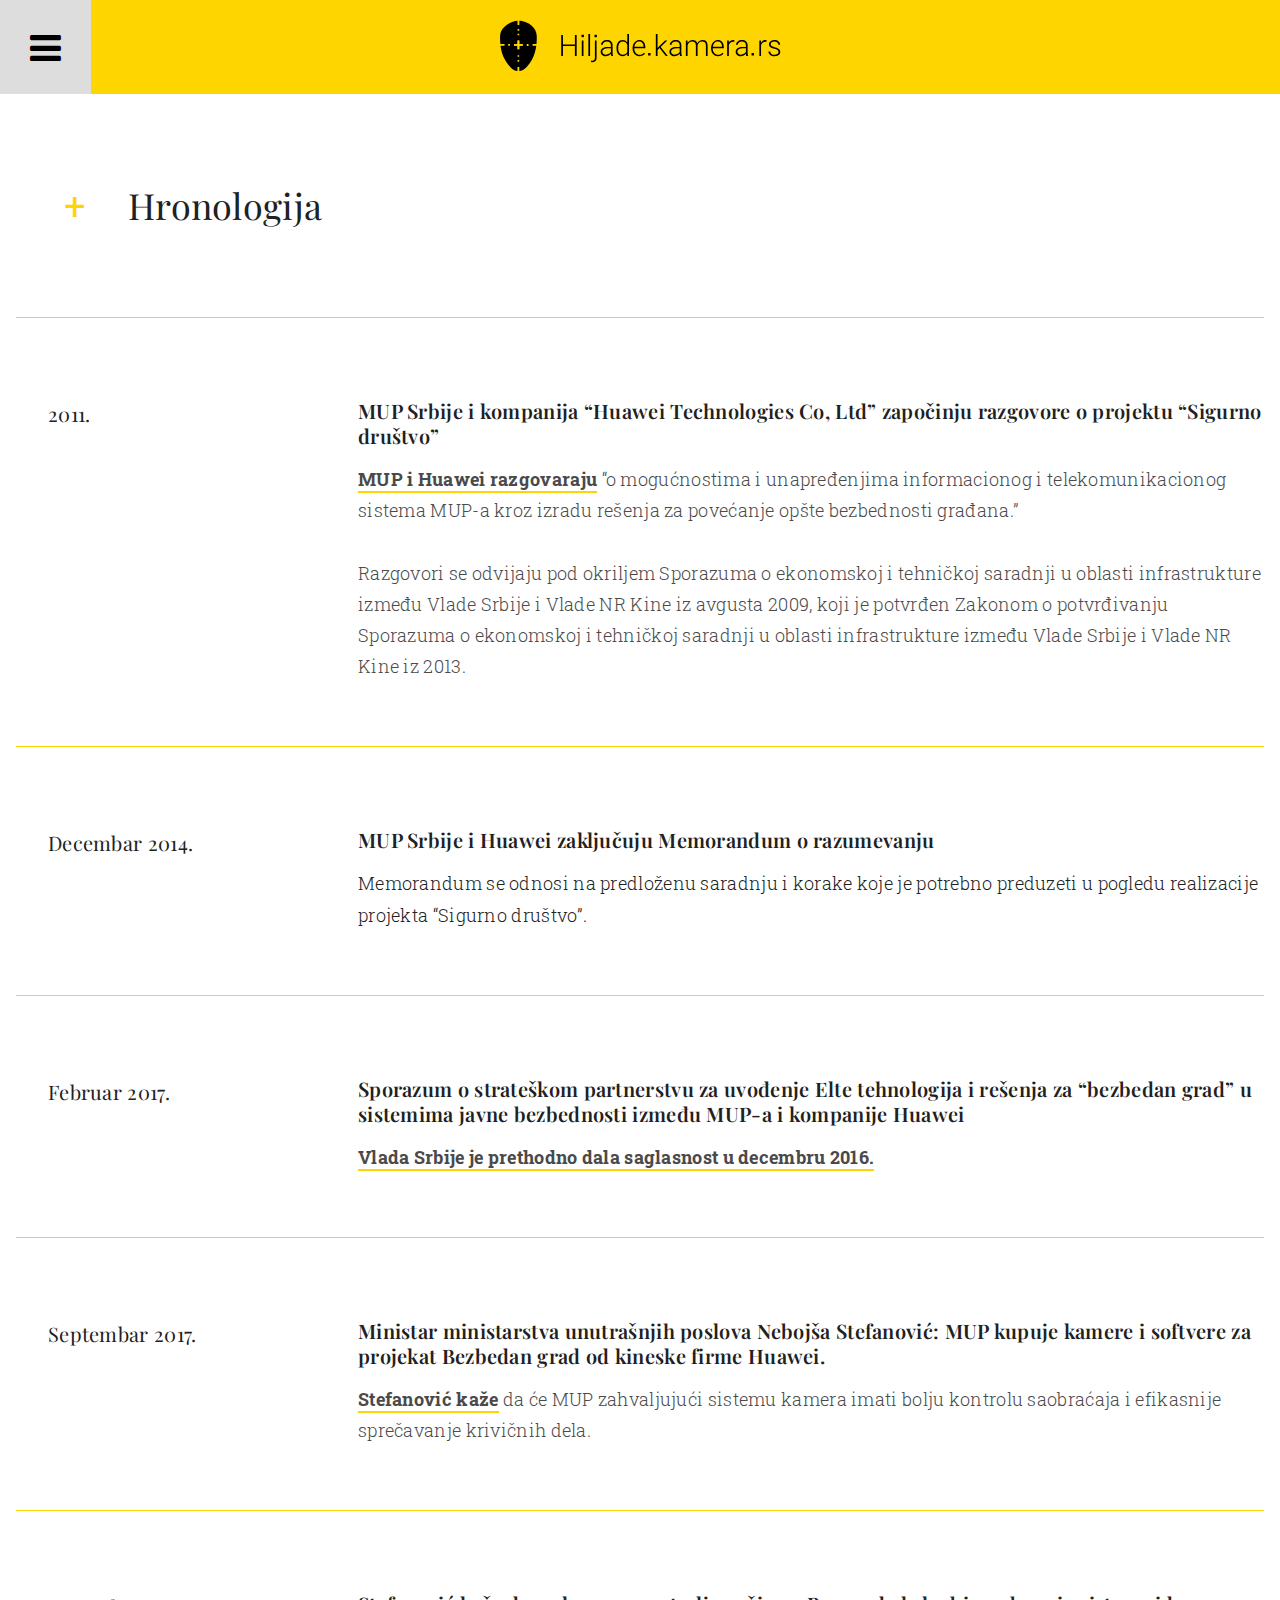
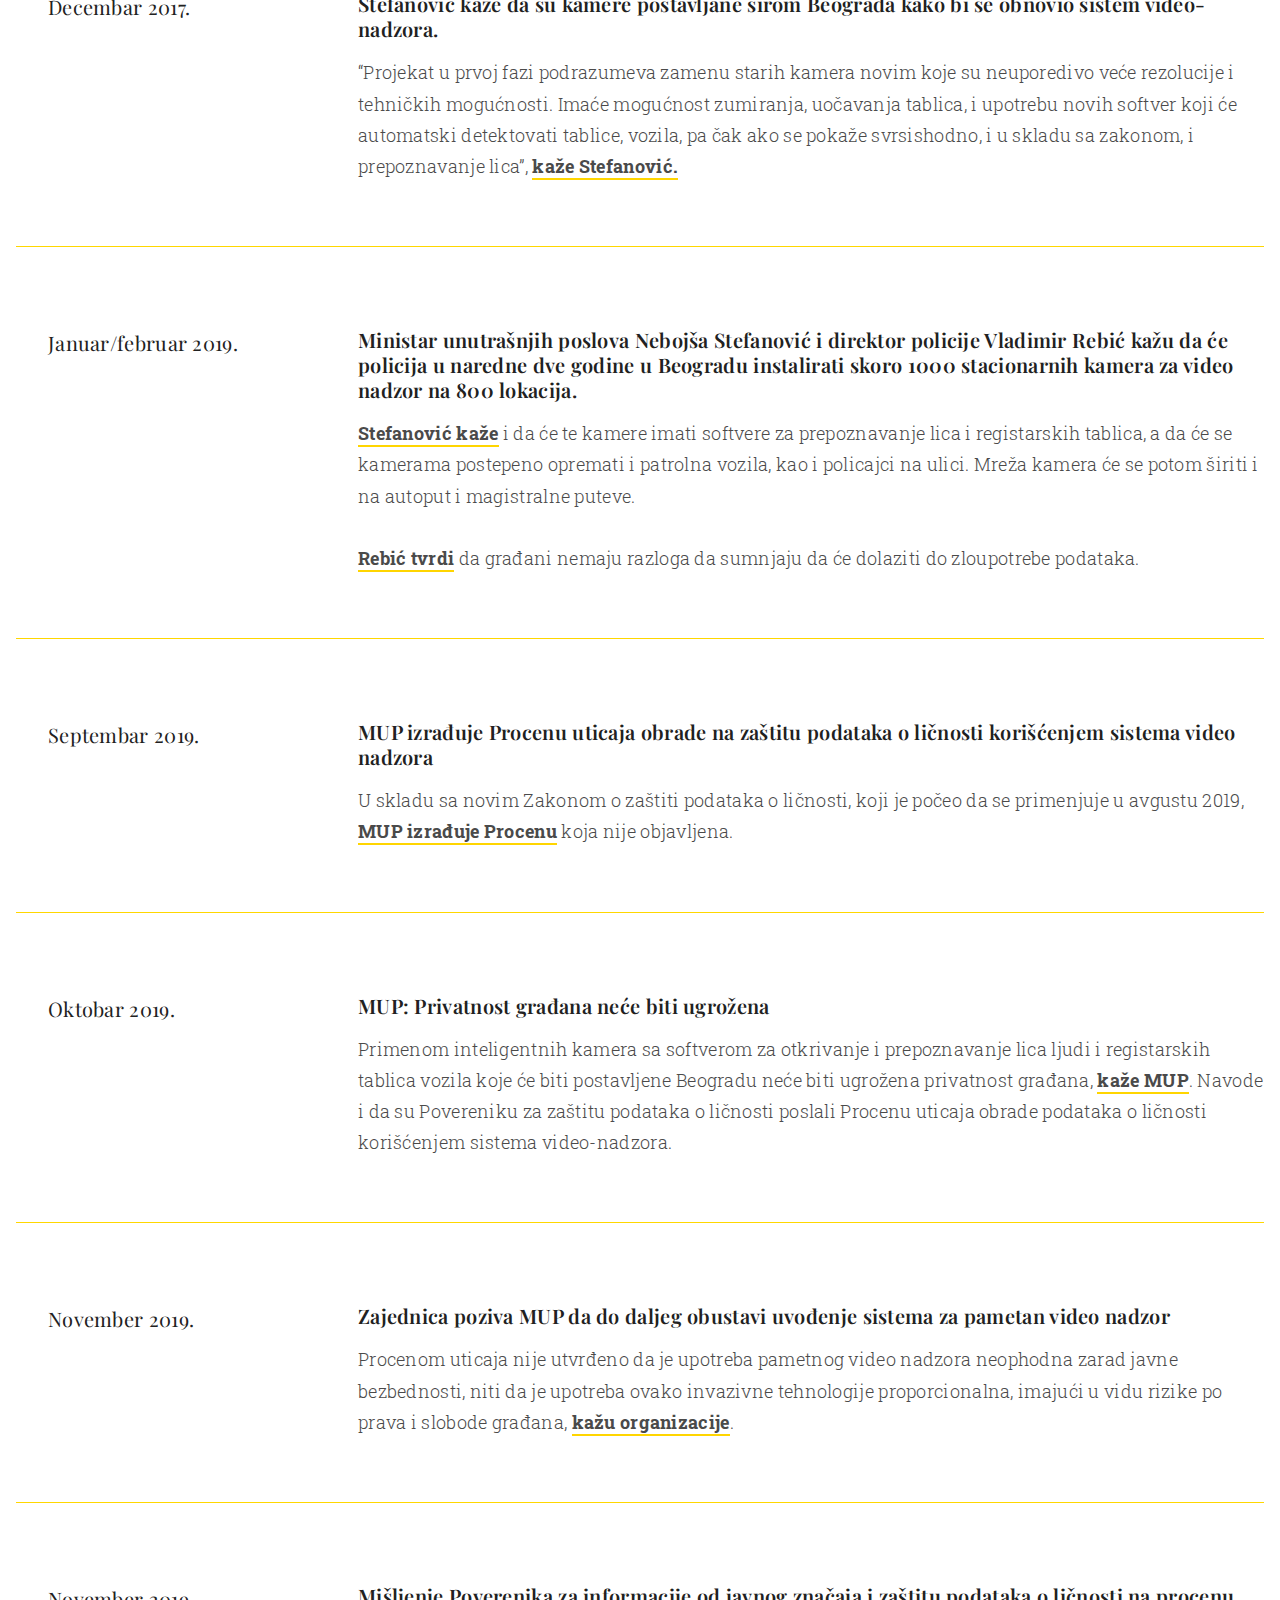
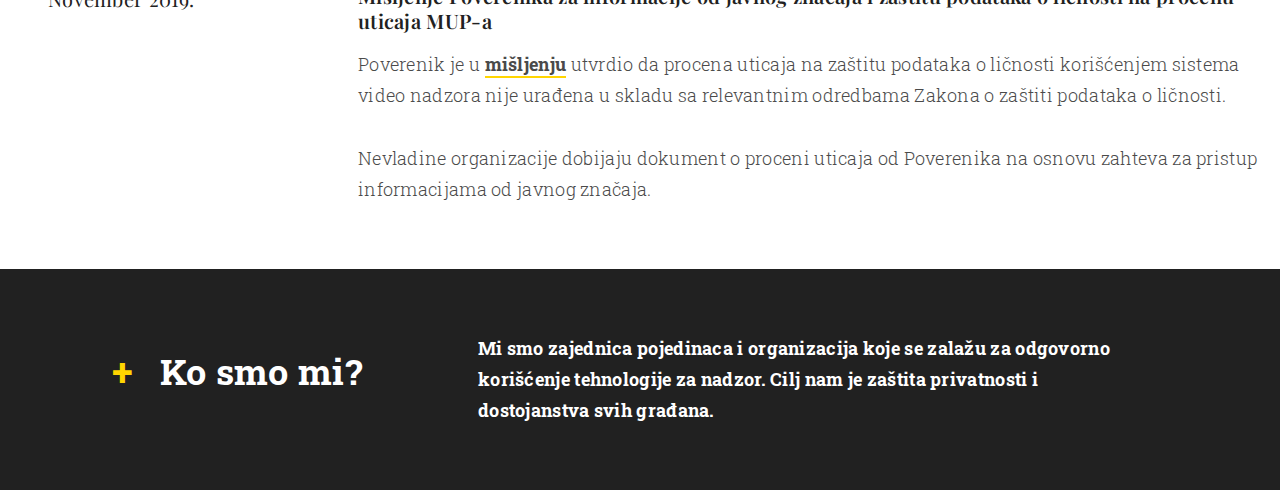
==== commit 3d7bd41d: "homepagnewsletter, social icons" ====
--- a/hronologija.html
+++ b/hronologija.html
@@ -55,7 +55,7 @@
 				</div>
 				<div class="source-details w-100 w-75-ns pv3-l">
 					<h3 class="source-title lh-title f4 fw6"></h3>
-					<div class="source-excerpt mv3"></div>
+					<div class="source-excerpt section-desc mv3"></div>
 				</div>
 			</div>
 		</div>
--- a/style/style.css
+++ b/style/style.css
@@ -111,7 +111,7 @@
 	color: #212121;
 	position: relative
 }
-.h1:before {
+h1:before {
 	content: "+";
 	font-size: 2.4rem;
 	font-family: 'Roboto', sans-serif;
@@ -122,14 +122,15 @@
 .source-date, .source-title{
 	font-family: 'Playfair Display', serif;
 }
-.source-excerpt {
+.section-desc{
 	font-size: 1.125rem;
 	color: #212121;
 	font-weight: 300;
 	line-height: 1.95rem;
 	letter-spacing: 0.3px
 }
-.source-excerpt a {
+
+.section-desc a {
 	color: inherit;
 	text-decoration: none;
 	font-weight: bold;
@@ -186,12 +187,10 @@
 	font-size: 1.125rem;
 	color: #212121;
 	font-family: 'Playfair Display', serif;
-	text-align: center;
 }
 .card-desc {
 	font-size: .9rem;
 	color: #4A4A4A;
-	font-family: 'Roboto', sans-serif;
 	text-align: center;
 	line-height: 1.4;
 }
@@ -225,7 +224,41 @@
 	font-size: .7rem;
 	line-height: 1.3;
 }
-
+.sub-title-pf{
+	font-size: 1.2rem;
+	font-family: 'Playfair Display', sans-serif;
+	font-weight: bold;
+}
+.icon-link {
+	text-decoration: none;
+}
+.icon-link i {
+	color: #032B43;
+	width: 30px;
+	height: 30px;
+}
+.icon-link span {
+	color: #212121;
+}
+.icon-link:hover i {
+	color: #FFD500;
+	background-color:#212121;
+}
+.ns-input{
+  	border: 1px solid rgba(3, 43, 67, .5);
+  	box-shadow: inset 0 1px 3px 0 rgba(0,0,0,0.5);
+}
+.send-btn {
+  	color: #212121;
+	background-color: #FFD500;
+	font-family: 'Playfair Display', sans-serif;
+	font-weight: bold;
+	box-shadow: 0 2px 4px 0 rgba(0,0,0,0.5)	
+}
+.send-btn:hover{
+	background-color: #212121;
+	color: #FFD500;
+}
 /*------------------------------*/
 footer {
 	color: white;
